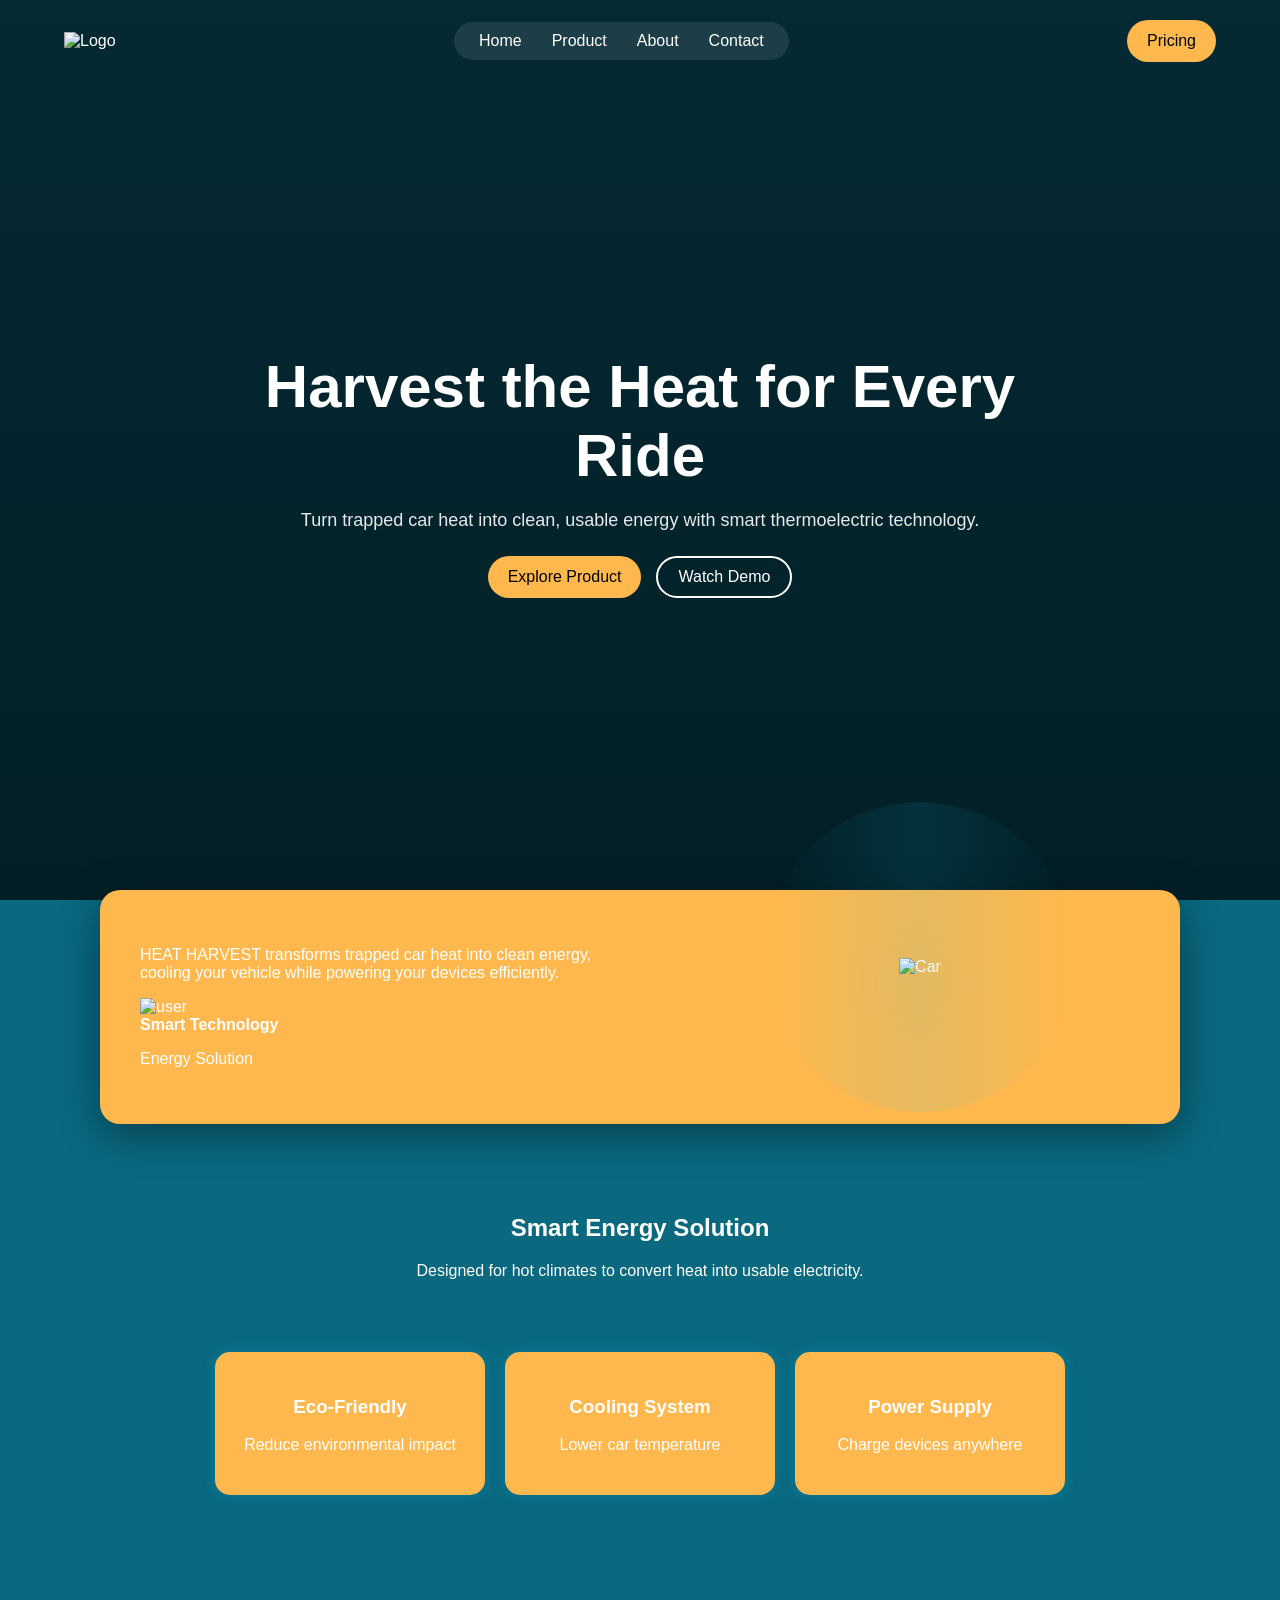
==== index.html @ 0df38936 "Add files via upload" ====
<!DOCTYPE html>
<html>
<head>
  <title>Heat </title>
  <link rel="stylesheet" href="style.css">
</head>

<body>

<nav>

  <!-- LEFT LOGO -->
  <div class="logo">
    <img src="images/logo.png" alt="Logo">
  </div>

  <!-- CENTER BLUR MENU -->
  <div class="nav-blur">
    <ul>
      <li><a href="index.html">Home</a></li>
      <li><a href="product.html">Product</a></li>
      <li><a href="about.html">About</a></li>
      <li><a href="contact.html">Contact</a></li>
    </ul>
  </div>

  <!-- RIGHT BUTTON -->
  <a href="pricing.html" class="btn pricing-btn">Pricing</a>

</nav>


<div class="page">

  <!-- HERO -->
  <section class="hero">
  <div class="hero-content">
    
    <h1>Harvest the Heat for Every Ride</h1>
    
    <p>
      Turn trapped car heat into clean, usable energy with smart thermoelectric technology.
    </p>

    <div class="hero-buttons">
      <a href="product.html" class="btn">Explore Product</a>
      <a href="demo.html" class="btn-outline">Watch Demo</a>
    </div>

  </div>
</section>
<section class="feature-section">

  <div class="feature-card">

    <!-- LEFT TEXT -->
    <div class="feature-text">
      <p>
        HEAT HARVEST transforms trapped car heat into clean energy,
        cooling your vehicle while powering your devices efficiently.
      </p>

      <div class="user">
        <img src="images/user.png" alt="user">
        <div>
          <strong>Smart Technology</strong>
          <p>Energy Solution</p>
        </div>
      </div>

    </div>

    <!-- RIGHT IMAGE -->
    
<div class="feature-image">
  
  <div class="circle"></div>
  <img src="images/car.png" alt="Car">
</div>

  </div>

</section>
  <!-- CARDS -->
    <!-- INFO -->
  <section class="section">
    <h2 class="animate-text">Smart Energy Solution</h2>
    <p class="animate-text delay-1">
      Designed for hot climates to convert heat into usable electricity.
    </p>
  </section>
  
  <section class="cards">
    <div class="card animate-text">
      <h3>Eco-Friendly</h3>
      <p>Reduce environmental impact</p>
    </div>

    <div class="card animate-text delay-1">
      <h3>Cooling System</h3>
      <p>Lower car temperature</p>
    </div>

    <div class="card animate-text delay-2">
      <h3>Power Supply</h3>
      <p>Charge devices anywhere</p>
    </div>
  </section>

 

</div>

<script src="script.js"></script>
</body>
</html>
---- style.css ----
body {
  margin: 0;
  font-family: Arial;
  background: linear-gradient(135deg, #0a687f, #0a687f);
  color: white;
}

/* NAVBAR (GLASS EFFECT) */
/* NAVBAR (FIXED & CENTERED PROPERLY) */
nav {
  position: fixed;
  top: 20px;
  left: 50%;
  transform: translateX(-50%);

  width: 90%;
  max-width: 1200px;

  display: flex;
  align-items: center;
  justify-content: space-between;

  z-index: 1000;
}

/* ✅ LOGO */
.logo img {
  height: 45px;
}

/* ✅ CENTER BLUR CONTAINER */
.nav-blur {
  background: rgba(255, 255, 255, 0.1);
  backdrop-filter: blur(12px);

  border-radius: 30px;
  padding: 10px 25px;

  display: flex;
  align-items: center;
}

/* ✅ NAV LINKS */
.nav-blur ul {
  display: flex;
  gap: 30px;
  list-style: none;

  margin: 0;
  padding: 0;
}

.nav-blur a {
  color: white;
  text-decoration: none;
  font-size: 16px;
}

/* ✅ PRICING BUTTON OUTSIDE */
.pricing-btn {
  background: #ffb84d;
  padding: 10px 20px;
  border-radius: 25px;
  color: black;
  text-decoration: none;
}
/* HERO (IMAGE + OVERLAY) */
.hero {
  height: 100vh;

  background: linear-gradient(rgba(0,0,0,0.6), rgba(0,0,0,0.7)),
              url("images/heat-harvest-car.png") center/cover no-repeat;

  display: flex;
  align-items: center;
  justify-content: center;
  text-align: center;

  color: white;
  position: relative;
}

/* HERO CONTENT */
.hero-content {
  max-width: 800px;
}

/* TITLE */
.hero h1 {
  font-size: 60px;
  margin-bottom: 20px;
}

/* PARAGRAPH */
.hero p {
  font-size: 18px;
  margin-bottom: 25px;
  opacity: 0.9;
}

/* BUTTONS */
.hero-buttons {
  display: flex;
  gap: 15px;
  justify-content: center;
}

.btn-outline {
  border: 2px solid white;
  padding: 10px 20px;
  border-radius: 25px;
  color: white;
  text-decoration: none;
}
/* SECTION */
.section {
  padding: 80px 20px;
  text-align: center;
}

/* BUTTON */
.btn {
  background: #ffb84d;
  color: black;
  padding: 12px 20px;
  border-radius: 25px;
  text-decoration: none;
  display: inline-block;
}

/* CARD SECTION */
.cards {
  display: flex;
  justify-content: center;
  gap: 20px;
  margin-top: 40px;
}
.card {
  background: linear-gradient(135deg, #ffb84d, #ffb84d);
  box-shadow: 0 0 15px rgba(0, 207, 255, 0.2);
  padding: 25px;
  border-radius: 15px;
  width: 220px;
  text-align: center;
  transition: transform 0.3s;
  margin-top: -5%;
  margin-bottom: 15%;

}

.card:hover {
  transform: translateY(-10px);
  box-shadow: 0 10px 25px rgba(0, 207, 255, 0.4);
}


/* PAGE TRANSITION */
.page {
  opacity: 1;
  transition: opacity 0.5s ease;
}

.fade-out {
  opacity: 0;
}

/* TEXT ANIMATION */
.animate-text {
  opacity: 0;
  transform: translateY(40px);
}

.show {
  opacity: 1;
  transform: translateY(0);
  transition: 1s;
}

.delay-1 { transition-delay: 0.3s; }
.delay-2 { transition-delay: 0.6s; }
/* BENEFITS CONTAINER */
.benefits-container {
  display: flex;
  justify-content: center;
  gap: 10px;
  margin-top: 100px;
  flex-wrap: wrap;
}

/* BENEFIT CARD */
.benefit-card {
  background: linear-gradient(135deg, #ffb84d, #ffb84d);
  padding: 30px;
  border-radius: 20px;
  width: 260px;
  text-align: center;
  transition: 0.3s;

  box-shadow: 0 0 15px rgba(0, 207, 255, 0.2);
}

.benefit-card:hover {
  transform: translateY(-10px);
  box-shadow: 0 10px 25px rgba(0, 207, 255, 0.4);
}

/* ICON STYLE */
.icon {
  font-size: 40px;
  margin-bottom: 15px;
}

/* TEXT */
.benefit-card h3 {
  margin: 10px 0;
}

.benefit-card p {
  font-size: 14px;
  opacity: 0.9;
}
/* SECTION */
.feature-section {
  display: flex;
  justify-content: center;
  padding: 50px 20px;
}

/* CARD */
.feature-card {
  display: flex;
  align-items: center;
  justify-content: space-between;

  background: linear-gradient(135deg, #ffb84d, #ffb84d);
  border-radius: 20px;
  padding: 40px;

  
  width: 85%;              /* ✅ smaller than before */
  max-width: 1000px;       /* ✅ prevents it from being too wide */
  margin: 0 auto; 


  position: relative;

  box-shadow: 0 10px 40px rgba(0,0,0,0.4);
  gap: 80px;
}
.feature-text {
  flex: 50; /* ✅ takes equal space */
  max-width: 480px;
}
.feature-image {
  flex: 1; /* ✅ equal space */
  position: relative;
  display: flex;
  justify-content: center; /* ✅ center car */
  align-items: center;
    margin-top: -10%;


}
.car-img {
  width: 480px;           /* ✅ bigger car */
  max-width: 100%;
  z-index: 2;             /* ✅ above circle */
  filter: drop-shadow(0 20px 40px rgba(0, 207, 255, 0.5));
}
.feature-image img {
  max-width: 100%;
  transform: translateY(10px);
  filter: drop-shadow(0 15px 30px rgba(0, 207, 255, 0.4));
}

.feature-section {
  margin-top: -60px;   /* keeps it overlapping hero nicely */
  margin-bottom: -60px; /* ✅ adds BIG clean space before benefits */
}
.circle {
  position:absolute;

  width: 310px;
  height: 310px;
  transform: translate(-50%, -50%);
  border-radius: 50%;
  top: 50%;
  left: 50%;
  background: linear-gradient(
    90deg,
    transparent,
    #00cfff,
    transparent
  );

  opacity: 0.1;
  z-index: 21;
  
  transform: translate(-50%, -50%);
  animation: spin 6s linear infinite;

}
@keyframes spin {
  0% {
    transform: translate(-50%, -50%) rotate(0deg);
  }

  100% {
    transform: translate(-50%, -50%) rotate(360deg);
  }
}
/* PRODUCT SECTION */
.product-section {
  display: flex;
  justify-content: center;
  padding: 60px 20px;
}

/* CONTAINER */
.product-container {
  display: flex;
  gap: 30px;
  align-items: center;
  justify-content: center;
}

/* CARD */
.product-card {
  position: relative;
  width: 260px;
  height: 200px;

  border-radius: 20px;
  overflow: hidden;

  transition: 0.3s;
}

/* IMAGE */
.product-card img {
  width: 100%;
  height: 100%;
  object-fit: cover;
}

/* OVERLAY */
.product-overlay {
  position: absolute;
  inset: 0;

  display: flex;
  flex-direction: column;
  justify-content: flex-end;

  padding: 15px;
  color: white;

  background: linear-gradient(to top, rgba(0,0,0,0.7), transparent);
}

/* RATING */
.rating {
  position: absolute;
  top: 10px;
  left: 10px;

  background: rgba(255,255,255,0.2);
  padding: 4px 10px;
  border-radius: 10px;
  font-size: 12px;
}

/* PLUS BUTTON */
.plus {
  position: absolute;
  top: 10px;
  right: 10px;

  background: white;
  color: black;

  width: 30px;
  height: 30px;

  border-radius: 50%;

  display: flex;
  align-items: center;
  justify-content: center;

  font-weight: bold;
}

/* FEATURED CENTER CARD */
.featured {
  transform: scale(1.1);
}

/* LABEL */
.label {
  position: absolute;
  bottom: -20px;
  left: 50%;
  transform: translateX(-50%);

  background: #7a8f4d;
  padding: 8px 18px;
  border-radius: 20px;
  font-size: 13px;
}

/* HOVER */
.product-card:hover {
  transform: translateY(-10px) scale(1.05);
}
/* SECTION */
.pricing-section {
  text-align: center;
  padding: 120px 20px;
}

/* TITLE */
.pricing-section h1 {
  font-size: 40px;
}

.subtitle {
  opacity: 0.7;
  margin-bottom: 40px;
}

/* CONTAINER */
.pricing-container {
  display: flex;
  justify-content: center;
  gap: 30px;
  flex-wrap: wrap;
}

/* CARD */
.pricing-card {
  background: #111;
  padding: 30px;
  border-radius: 20px;

  width: 260px;
  text-align: left;

  transition: 0.3s;
}

/* FEATURED CARD */
.featured {
  background: linear-gradient(135deg, #0a2f4f, #061a2b);
  transform: scale(1.05);
  position: relative;
}

/* TAG */
.tag {
  position: absolute;
  top: -15px;
  left: 50%;
  transform: translateX(-50%);

  background: #6a7cff;
  padding: 5px 12px;
  border-radius: 10px;
  font-size: 12px;
}

/* PRICE */
.pricing-card h2 {
  font-size: 32px;
  margin: 10px 0;
}

/* BUTTONS */
.btn-main {
  width: 100%;
  padding: 10px;
  border-radius: 20px;
  border: none;

  background: #5f6cff;
  color: white;
}

.btn-light {
  width: 100%;
  padding: 10px;
  border-radius: 20px;
  border: none;

  background: #222;
  color: white;
}

/* LIST */
.pricing-card ul {
  list-style: none;
  padding: 0;
  margin-top: 20px;
}

.pricing-card li {
  margin-bottom: 10px;
  opacity: 0.9;
}

/* HOVER */
.pricing-card:hover {
  transform: translateY(-10px);
}
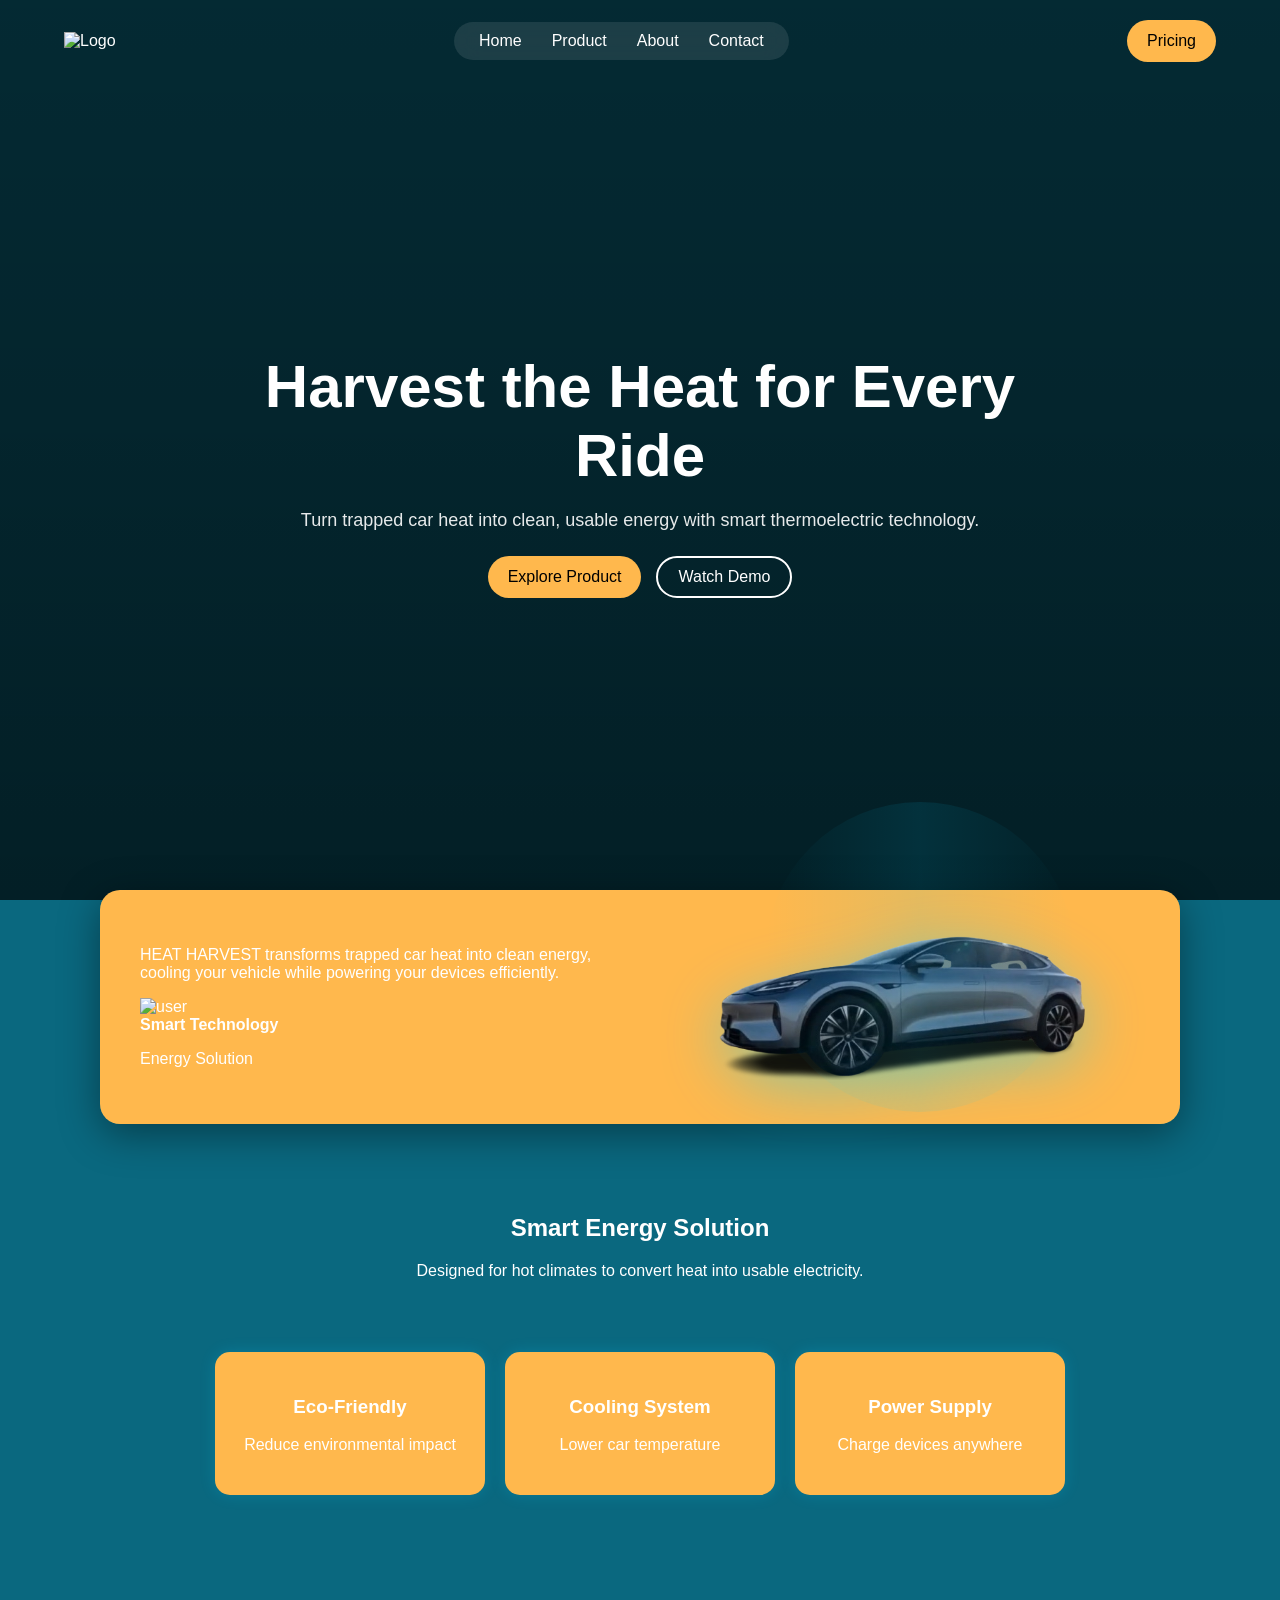
==== commit 6cd7a486: "Update index.html" ====
--- a/index.html
+++ b/index.html
@@ -11,7 +11,7 @@
 
   <!-- LEFT LOGO -->
   <div class="logo">
-    <img src="images/logo.png" alt="Logo">
+    <img src="logo.png" alt="Logo">
   </div>
 
   <!-- CENTER BLUR MENU -->
@@ -61,7 +61,7 @@
       </p>
 
       <div class="user">
-        <img src="images/user.png" alt="user">
+        <img src="user.png" alt="user">
         <div>
           <strong>Smart Technology</strong>
           <p>Energy Solution</p>
@@ -75,7 +75,7 @@
 <div class="feature-image">
   
   <div class="circle"></div>
-  <img src="images/car.png" alt="Car">
+  <img src="car.png" alt="Car">
 </div>
 
   </div>
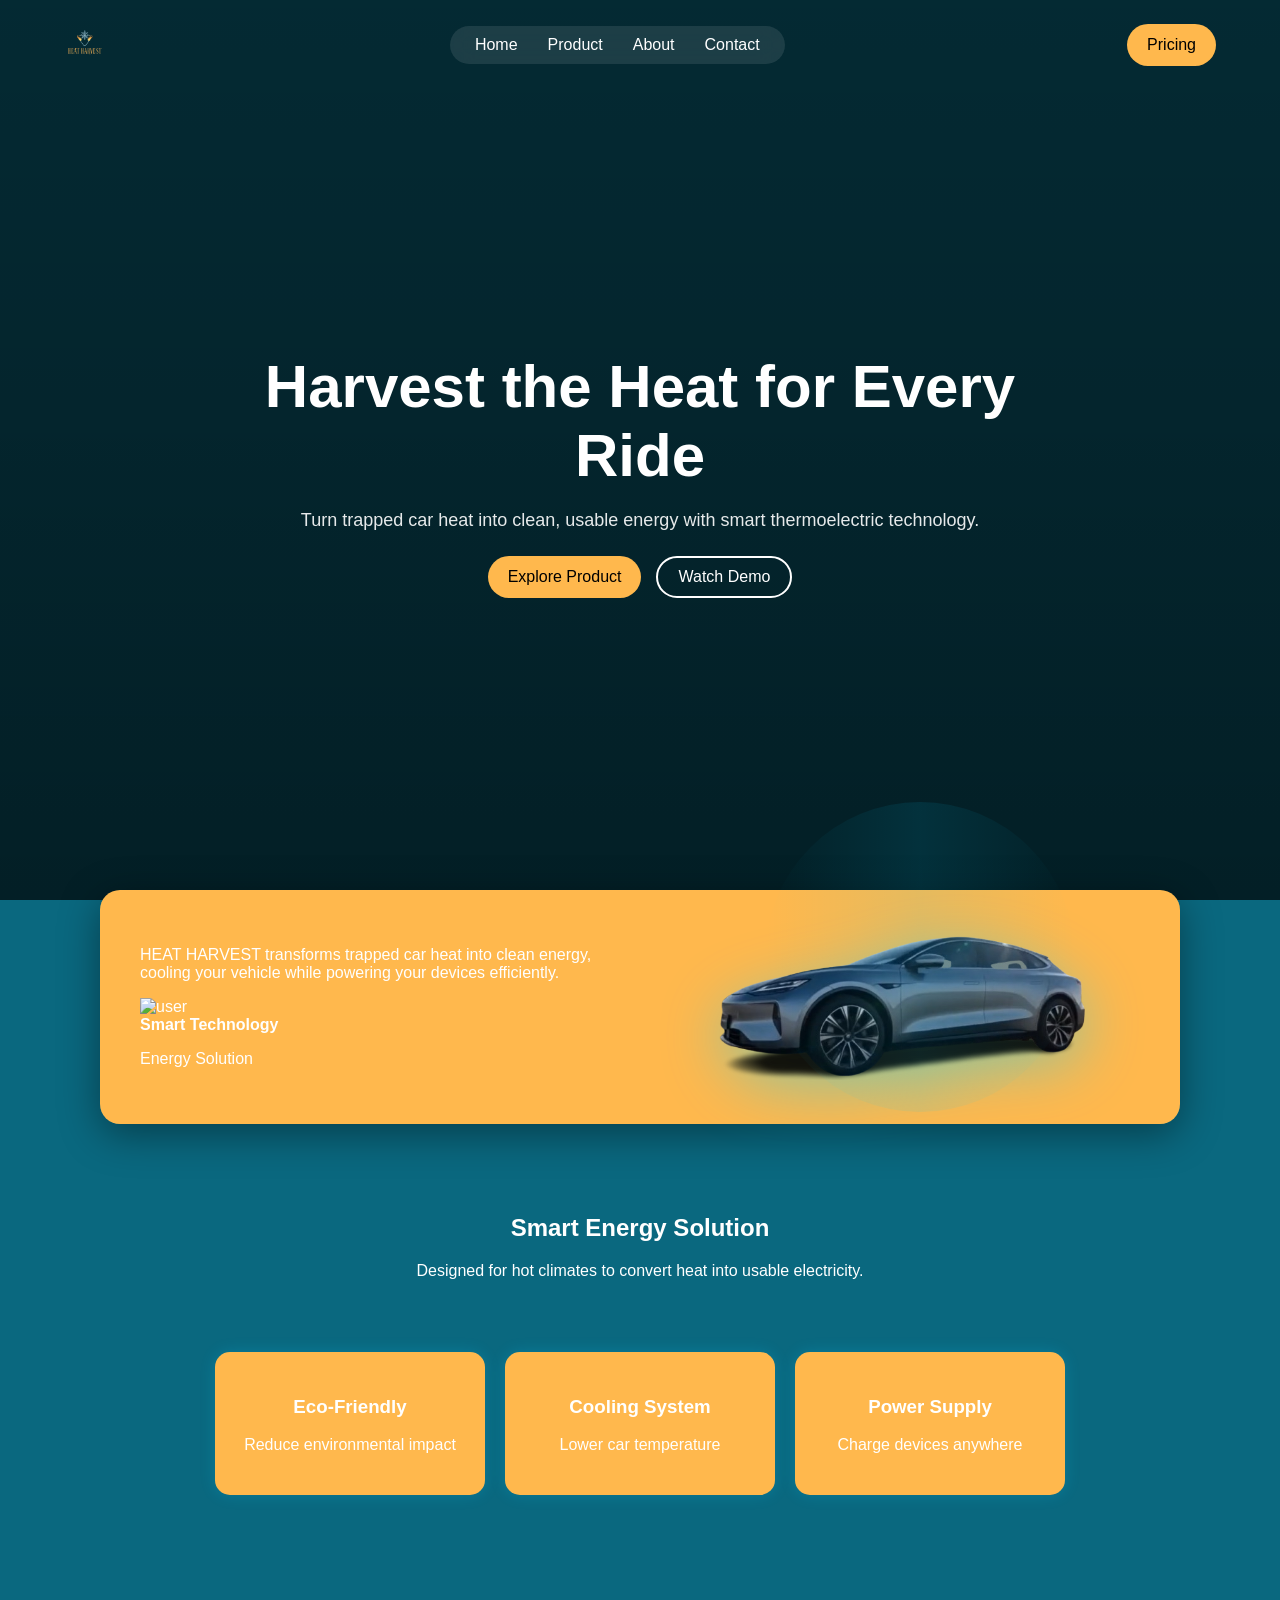
==== commit 118ed9e2: "Update index.html" ====
--- a/index.html
+++ b/index.html
@@ -1,7 +1,7 @@
 <!DOCTYPE html>
 <html>
 <head>
-  <title>Heat </title>
+  <title>Heat Harvest </title>
   <link rel="stylesheet" href="style.css">
 </head>
 
